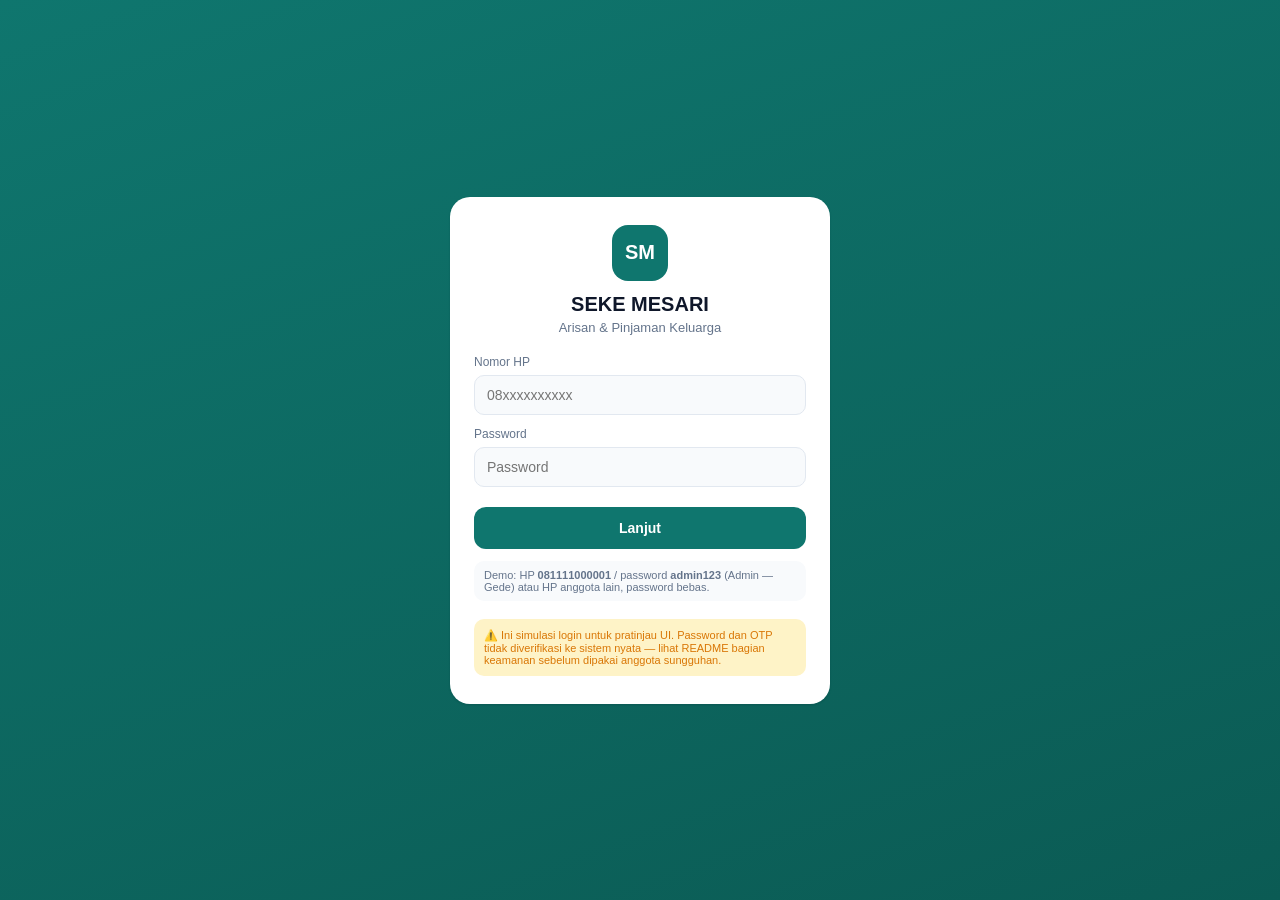
==== index.html @ 55ecb0ea "Rebuild app as SEKE MESARI arisan & pinjaman keluarga Replace the generic koperasi dashboard with a " ====
<!DOCTYPE html>
<html lang="id">
<head>
<meta charset="UTF-8">
<meta name="viewport" content="width=device-width, initial-scale=1.0, maximum-scale=1.0">
<title>SEKE MESARI</title>
<link rel="stylesheet" href="assets/style.css">
</head>
<body>

<!-- ============ LOGIN (mock, phase-1) ============ -->
<div class="login-screen" id="loginScreen">
  <div class="login-card">
    <div class="login-logo">SM</div>
    <h1 class="login-title">SEKE MESARI</h1>
    <p class="login-sub">Arisan &amp; Pinjaman Keluarga</p>

    <form id="loginStep1" class="login-form">
      <label>Nomor HP</label>
      <input type="tel" id="loginHp" placeholder="08xxxxxxxxxx" required>
      <label>Password</label>
      <input type="password" id="loginPassword" placeholder="Password" required>
      <button type="submit" class="btn-primary">Lanjut</button>
      <div class="login-hint">Demo: HP <strong>081111000001</strong> / password <strong>admin123</strong> (Admin — Gede) atau HP anggota lain, password bebas.</div>
    </form>

    <form id="loginStep2" class="login-form" hidden>
      <label>Kode OTP</label>
      <input type="text" id="loginOtp" placeholder="6 digit" inputmode="numeric" maxlength="6" required>
      <button type="submit" class="btn-primary">Masuk</button>
      <div class="login-hint">Kode demo: <strong id="otpHint">000000</strong> (OTP simulasi — belum terhubung WA/Email sungguhan)</div>
      <button type="button" class="btn-link" id="backToStep1">← Kembali</button>
    </form>

    <div class="login-note">⚠️ Ini simulasi login untuk pratinjau UI. Password dan OTP tidak diverifikasi ke sistem nyata — lihat README bagian keamanan sebelum dipakai anggota sungguhan.</div>
  </div>
</div>

<!-- ============ APP ============ -->
<div class="app-shell" id="appShell" hidden>

  <!-- Top bar -->
  <header class="topbar">
    <div class="topbar-title">
      <span class="topbar-name">SEKE MESARI</span>
      <span class="topbar-sub" id="topbarSub">Beranda</span>
    </div>
    <div class="topbar-actions">
      <button class="icon-btn" id="notifBtn" aria-label="Pengingat">
        🔔<span class="badge" id="notifBadge" hidden>0</span>
      </button>
      <button class="icon-btn" id="themeBtn" aria-label="Ganti tema">🌙</button>
    </div>
  </header>

  <!-- Reminder drawer -->
  <div class="drawer" id="notifDrawer" hidden>
    <div class="drawer-header">
      <h3>Pengingat</h3>
      <button class="icon-btn" id="notifCloseBtn">✕</button>
    </div>
    <div id="notifList" class="notif-list"></div>
  </div>

  <!-- Main content -->
  <main class="content" id="content">

    <!-- ============ HOME ============ -->
    <section class="tab-panel" id="tab-home">

      <div class="hero-card">
        <div class="hero-row">
          <div class="hero-avatar" id="heroAvatar">SM</div>
          <div>
            <div class="hero-label">Selamat datang,</div>
            <div class="hero-name" id="heroName">-</div>
          </div>
        </div>
        <div class="hero-periode" id="heroPeriode">Periode ke-0 dari 0</div>
      </div>

      <div class="stat-grid five">
        <div class="stat-card violet">
          <div class="stat-label">Total Anggota</div>
          <div class="stat-value" id="statTotalAnggota">0</div>
        </div>
        <div class="stat-card teal">
          <div class="stat-label">Kas Terkumpul</div>
          <div class="stat-value" id="statKas">Rp0</div>
        </div>
        <div class="stat-card blue">
          <div class="stat-label">Pinjaman Beredar</div>
          <div class="stat-value" id="statPinjamanBeredar">Rp0</div>
        </div>
        <div class="stat-card red">
          <div class="stat-label">Anggota Menunggak</div>
          <div class="stat-value" id="statMenunggak">0</div>
        </div>
        <div class="stat-card amber span2">
          <div class="stat-label">Jatuh Tempo Bulan Ini</div>
          <div class="stat-value" id="statJatuhTempo">0 anggota</div>
        </div>
      </div>

      <div class="section-block">
        <div class="section-heading-row">
          <div class="section-heading">Pengumuman</div>
          <button class="btn-outline admin-only" id="addPengumumanBtn" hidden>+ Tambah</button>
        </div>
        <div id="pengumumanList" class="activity-list"></div>
      </div>

    </section>

    <!-- ============ PINJAMAN ============ -->
    <section class="tab-panel" id="tab-pinjaman" hidden>

      <div class="section-block" id="pinjamanAktifBlock"></div>

      <div class="section-block">
        <div class="quick-actions two">
          <button class="qa-btn" id="ajukanPinjamanBtn"><span class="qa-emoji">💰</span>Ajukan Pinjaman</button>
          <button class="qa-btn" id="uploadBuktiBtnPinjaman"><span class="qa-emoji">📤</span>Upload Bukti Bayar</button>
        </div>
      </div>

      <div class="section-block admin-only" id="approvalPinjamanBlock" hidden>
        <div class="section-heading">Pengajuan Pinjaman Menunggu Persetujuan</div>
        <div id="approvalPinjamanList" class="activity-list"></div>
      </div>

    </section>

    <!-- ============ PEMBAYARAN ============ -->
    <section class="tab-panel" id="tab-pembayaran" hidden>

      <div class="section-block">
        <button class="btn-primary" id="uploadBuktiBtnPembayaran">📤 Upload Bukti Pembayaran</button>
      </div>

      <div class="section-block admin-only" id="verifikasiBlock" hidden>
        <div class="section-heading">Verifikasi Pembayaran</div>
        <div id="verifikasiList" class="activity-list"></div>
      </div>

      <div class="section-block">
        <div class="section-heading">Bukti Pembayaran Saya</div>
        <div id="buktiSayaList" class="activity-list"></div>
      </div>

      <div class="section-block">
        <div class="section-heading">Histori Transaksi</div>
        <div class="filter-row" id="histFilter">
          <button class="filter-chip active" data-jenis="semua">Semua</button>
          <button class="filter-chip" data-jenis="setoran">Setoran</button>
          <button class="filter-chip" data-jenis="pinjaman">Pinjaman</button>
          <button class="filter-chip" data-jenis="angsuran">Angsuran</button>
        </div>
        <div id="histList" class="activity-list"></div>
      </div>

    </section>

    <!-- ============ ANGGOTA (Transparansi Publik) ============ -->
    <section class="tab-panel" id="tab-anggota" hidden>
      <div class="section-heading-row">
        <div class="search-row" style="flex:1;margin-bottom:0">
          <input type="search" id="memberSearch" placeholder="Cari anggota...">
        </div>
        <button class="btn-outline admin-only" id="addAnggotaBtn" hidden style="margin-left:8px">+ Tambah</button>
      </div>
      <div class="legend-row">
        <span class="legend-item"><span class="dot lancar"></span>Lancar</span>
        <span class="legend-item"><span class="dot telat"></span>Telat 1–2x</span>
        <span class="legend-item"><span class="dot evaluasi"></span>Telat 3x</span>
      </div>
      <div id="memberList" class="member-list"></div>
    </section>

    <!-- ============ LAINNYA ============ -->
    <section class="tab-panel" id="tab-lainnya" hidden>
      <div id="lainnyaMenu" class="menu-list"></div>
      <div id="lainnyaSubview" hidden></div>
    </section>

  </main>

  <!-- Bottom navigation -->
  <nav class="bottom-nav">
    <button class="nav-item active" data-tab="home">
      <span class="nav-icon">🏠</span><span>Home</span>
    </button>
    <button class="nav-item" data-tab="pinjaman">
      <span class="nav-icon">💰</span><span>Pinjaman</span>
    </button>
    <button class="nav-item" data-tab="pembayaran">
      <span class="nav-icon">💳</span><span>Pembayaran</span>
    </button>
    <button class="nav-item" data-tab="anggota">
      <span class="nav-icon">👥</span><span>Anggota</span>
    </button>
    <button class="nav-item" data-tab="lainnya">
      <span class="nav-icon">☰</span><span>Lainnya</span>
    </button>
  </nav>

</div>

<!-- Modal: Ajukan Pinjaman -->
<div class="modal-overlay" id="pinjamanModalOverlay" hidden>
  <div class="modal">
    <div class="modal-header">
      <h3>Ajukan Pinjaman</h3>
      <button class="icon-btn" id="pinjamanModalCloseBtn">✕</button>
    </div>
    <form id="pinjamanForm">
      <label>Jumlah Pinjaman (Rp)</label>
      <input type="number" id="pinjamanJumlah" min="100000" step="50000" required>
      <label>Tujuan Pinjaman</label>
      <input type="text" id="pinjamanTujuan" placeholder="Contoh: modal usaha" required>
      <div class="form-note">Bunga 1%/bulan, tenor 10x cicilan. Pengajuan perlu disetujui admin.</div>
      <button type="submit" class="btn-primary">Ajukan</button>
    </form>
  </div>
</div>

<!-- Modal: Upload Bukti Pembayaran -->
<div class="modal-overlay" id="buktiModalOverlay" hidden>
  <div class="modal">
    <div class="modal-header">
      <h3>Upload Bukti Pembayaran</h3>
      <button class="icon-btn" id="buktiModalCloseBtn">✕</button>
    </div>
    <form id="buktiForm">
      <label>Foto Bukti</label>
      <input type="file" id="buktiFoto" accept="image/*">
      <img id="buktiPreview" class="bukti-preview" hidden>
      <label>Tanggal</label>
      <input type="date" id="buktiTanggal" required>
      <label>Nominal (Rp)</label>
      <input type="number" id="buktiNominal" min="1000" step="1000" required>
      <label>Catatan (opsional)</label>
      <input type="text" id="buktiCatatan" placeholder="Contoh: angsuran bulan September">
      <button type="submit" class="btn-primary">Kirim</button>
    </form>
  </div>
</div>

<!-- Modal: Member detail -->
<div class="modal-overlay" id="memberModalOverlay" hidden>
  <div class="modal modal-large">
    <div class="modal-header">
      <h3 id="memberModalTitle">Anggota</h3>
      <button class="icon-btn" id="memberModalCloseBtn">✕</button>
    </div>
    <div id="memberModalBody" class="member-detail"></div>
  </div>
</div>

<!-- Modal: Tambah/Edit Anggota -->
<div class="modal-overlay" id="anggotaFormOverlay" hidden>
  <div class="modal">
    <div class="modal-header">
      <h3 id="anggotaFormTitle">Tambah Anggota</h3>
      <button class="icon-btn" id="anggotaFormCloseBtn">✕</button>
    </div>
    <form id="anggotaForm">
      <label>Nama</label>
      <input type="text" id="anggotaNama" required>
      <label>Nomor HP</label>
      <input type="tel" id="anggotaHp" required>
      <button type="submit" class="btn-primary">Simpan</button>
    </form>
  </div>
</div>

<div class="toast" id="toast" hidden></div>

<script src="assets/app.js"></script>
</body>
</html>
---- assets/style.css ----
/* ===== Design tokens (Tema Hijau Koperasi) ===== */
:root {
  --primary: #0F766E;
  --primary-dark: #0B5B54;
  --secondary: #14B8A6;
  --bg: #F8FAFC;
  --card: #FFFFFF;
  --text: #0F172A;
  --text-muted: #64748B;
  --border: #E2E8F0;
  --green: #16A34A;
  --green-bg: #DCFCE7;
  --red: #DC2626;
  --red-bg: #FEE2E2;
  --blue: #2563EB;
  --blue-bg: #DBEAFE;
  --amber: #D97706;
  --amber-bg: #FEF3C7;
  --violet: #7C3AED;
  --violet-bg: #EDE9FE;
  --shadow: 0 1px 3px rgba(15, 23, 42, 0.08), 0 1px 2px rgba(15, 23, 42, 0.06);
  --radius: 16px;
}

:root[data-theme="dark"] {
  --bg: #0B1220;
  --card: #111A2B;
  --text: #E2E8F0;
  --text-muted: #94A3B8;
  --border: #1E293B;
  --green-bg: #14301F;
  --red-bg: #341418;
  --blue-bg: #112A4A;
  --amber-bg: #3A2A0C;
  --violet-bg: #2B1C48;
  --shadow: 0 1px 3px rgba(0,0,0,0.4);
}

@media (prefers-color-scheme: dark) {
  :root:not([data-theme="light"]) {
    --bg: #0B1220;
    --card: #111A2B;
    --text: #E2E8F0;
    --text-muted: #94A3B8;
    --border: #1E293B;
    --green-bg: #14301F;
    --red-bg: #341418;
    --blue-bg: #112A4A;
    --amber-bg: #3A2A0C;
    --violet-bg: #2B1C48;
    --shadow: 0 1px 3px rgba(0,0,0,0.4);
  }
}

* { box-sizing: border-box; }

[hidden] { display: none !important; }

body {
  margin: 0;
  background: var(--bg);
  color: var(--text);
  font-family: -apple-system, BlinkMacSystemFont, "Segoe UI", Roboto, Helvetica, Arial, sans-serif;
}

button, input, select { font-family: inherit; }

.hero-value, .stat-value, .activity-amount, .md-stat-value, .bar-value, table td, table th {
  font-variant-numeric: tabular-nums;
}

/* ===== Login ===== */
.login-screen {
  min-height: 100vh;
  display: flex;
  align-items: center;
  justify-content: center;
  background: linear-gradient(160deg, var(--primary), var(--primary-dark));
  padding: 20px;
}
.login-card {
  background: var(--card);
  border-radius: 20px;
  padding: 28px 24px;
  width: 100%;
  max-width: 380px;
  box-shadow: var(--shadow);
  text-align: center;
}
.login-logo {
  width: 56px;
  height: 56px;
  border-radius: 16px;
  background: var(--primary);
  color: #fff;
  font-weight: 700;
  font-size: 20px;
  display: flex;
  align-items: center;
  justify-content: center;
  margin: 0 auto 12px;
}
.login-title { margin: 0; font-size: 20px; }
.login-sub { margin: 4px 0 20px; font-size: 13px; color: var(--text-muted); }
.login-form { text-align: left; }
.login-form label {
  display: block;
  font-size: 12px;
  color: var(--text-muted);
  margin: 12px 0 6px;
}
.login-form input {
  width: 100%;
  padding: 11px 12px;
  border-radius: 10px;
  border: 1px solid var(--border);
  background: var(--bg);
  color: var(--text);
  font-size: 14px;
}
.login-hint {
  margin-top: 12px;
  font-size: 11px;
  color: var(--text-muted);
  background: var(--bg);
  border-radius: 10px;
  padding: 8px 10px;
}
.login-note {
  margin-top: 18px;
  font-size: 11px;
  color: var(--amber);
  background: var(--amber-bg);
  border-radius: 10px;
  padding: 10px;
  text-align: left;
}
.btn-link {
  width: 100%;
  margin-top: 10px;
  padding: 8px;
  border: none;
  background: none;
  color: var(--text-muted);
  font-size: 12px;
  cursor: pointer;
}

.app-shell {
  max-width: 480px;
  margin: 0 auto;
  min-height: 100vh;
  background: var(--bg);
  display: flex;
  flex-direction: column;
  position: relative;
  box-shadow: var(--shadow);
}

/* ===== Top bar ===== */
.topbar {
  position: sticky;
  top: 0;
  z-index: 20;
  display: flex;
  align-items: center;
  justify-content: space-between;
  padding: 16px 20px;
  background: var(--primary);
  color: #fff;
}
.topbar-title { display: flex; flex-direction: column; }
.topbar-name { font-weight: 700; font-size: 16px; }
.topbar-sub { font-size: 12px; opacity: 0.85; }
.topbar-actions { display: flex; gap: 8px; }

.icon-btn {
  position: relative;
  border: none;
  background: rgba(255,255,255,0.15);
  color: #fff;
  width: 36px;
  height: 36px;
  border-radius: 10px;
  font-size: 16px;
  cursor: pointer;
}
.modal .icon-btn, .drawer .icon-btn {
  background: transparent;
  color: var(--text-muted);
}

.badge {
  position: absolute;
  top: -4px;
  right: -4px;
  background: var(--red);
  color: #fff;
  font-size: 10px;
  min-width: 16px;
  height: 16px;
  border-radius: 8px;
  display: flex;
  align-items: center;
  justify-content: center;
  padding: 0 3px;
}

/* ===== Drawer ===== */
.drawer {
  position: fixed;
  inset: 0;
  z-index: 50;
  background: rgba(15,23,42,0.5);
  display: flex;
  flex-direction: column;
  align-items: stretch;
}
.drawer[hidden] { display: none; }
.drawer-header {
  display: flex;
  align-items: center;
  justify-content: space-between;
  padding: 16px 20px;
  border-bottom: 1px solid var(--border);
  max-width: 480px;
  margin: 0 auto;
  width: 100%;
  background: var(--card);
}
.drawer-header h3 { margin: 0; font-size: 15px; }
.notif-list {
  flex: 1;
  max-width: 480px;
  margin: 0 auto;
  width: 100%;
  background: var(--card);
  padding: 8px 12px 24px;
  overflow-y: auto;
}
.notif-item {
  display: flex;
  gap: 10px;
  padding: 12px;
  border-radius: 12px;
  align-items: flex-start;
}
.notif-item:hover { background: var(--bg); }
.notif-emoji { font-size: 20px; }
.notif-title { font-weight: 600; font-size: 13px; }
.notif-sub { font-size: 12px; color: var(--text-muted); margin-top: 2px; }
.notif-empty { padding: 24px; text-align: center; color: var(--text-muted); font-size: 13px; }

/* ===== Content ===== */
.content {
  flex: 1;
  padding: 16px 16px 90px;
  overflow-y: auto;
}
.tab-panel {}

.hero-card {
  background: linear-gradient(135deg, var(--primary), var(--secondary));
  color: #fff;
  border-radius: var(--radius);
  padding: 20px;
  margin-bottom: 16px;
}
.hero-row { display: flex; align-items: center; gap: 12px; }
.hero-avatar {
  width: 44px;
  height: 44px;
  border-radius: 12px;
  background: rgba(255,255,255,0.2);
  display: flex;
  align-items: center;
  justify-content: center;
  font-weight: 700;
  flex-shrink: 0;
}
.hero-label { font-size: 12px; opacity: 0.9; }
.hero-name { font-size: 18px; font-weight: 700; }
.hero-value { font-size: 28px; font-weight: 700; margin-top: 4px; }
.hero-periode {
  margin-top: 14px;
  font-size: 12px;
  background: rgba(255,255,255,0.18);
  display: inline-block;
  padding: 4px 12px;
  border-radius: 999px;
}

.stat-grid {
  display: grid;
  grid-template-columns: 1fr 1fr;
  gap: 12px;
  margin-bottom: 20px;
}
.stat-grid.three { grid-template-columns: 1fr; }
@media (min-width: 380px) {
  .stat-grid.three { grid-template-columns: 1fr 1fr 1fr; }
}
.stat-grid.five .span2 { grid-column: 1 / -1; }

.stat-card {
  background: var(--card);
  border-radius: var(--radius);
  padding: 14px;
  box-shadow: var(--shadow);
  border: 1px solid var(--border);
}
.stat-icon { font-size: 18px; margin-bottom: 6px; }
.stat-label { font-size: 12px; color: var(--text-muted); }
.stat-value { font-size: 17px; font-weight: 700; margin-top: 2px; }

.stat-card.teal .stat-value { color: var(--primary); }
.stat-card.blue .stat-value { color: var(--blue); }
.stat-card.amber .stat-value { color: var(--amber); }
.stat-card.violet .stat-value { color: var(--violet); }
.stat-card.green .stat-value { color: var(--green); }
.stat-card.red .stat-value { color: var(--red); }

.due-banner {
  background: var(--amber-bg);
  border: 1px solid var(--amber);
  color: var(--amber);
  border-radius: 12px;
  padding: 12px 14px;
  font-size: 13px;
  margin-bottom: 20px;
  display: flex;
  gap: 8px;
  align-items: flex-start;
  cursor: pointer;
}

.section-block { margin-bottom: 24px; }
.section-heading {
  font-size: 14px;
  font-weight: 700;
  margin-bottom: 10px;
  color: var(--text);
}
.section-heading-row {
  display: flex;
  align-items: center;
  justify-content: space-between;
  margin-bottom: 10px;
  gap: 8px;
}
.section-heading-row .section-heading { margin-bottom: 0; }

.quick-actions {
  display: grid;
  grid-template-columns: repeat(4, 1fr);
  gap: 10px;
}
.quick-actions.two { grid-template-columns: 1fr 1fr; }
.qa-btn {
  background: var(--card);
  border: 1px solid var(--border);
  border-radius: 14px;
  padding: 12px 6px;
  font-size: 11px;
  font-weight: 600;
  color: var(--text);
  display: flex;
  flex-direction: column;
  align-items: center;
  gap: 6px;
  cursor: pointer;
}
.qa-emoji { font-size: 20px; }
.qa-btn:active { background: var(--bg); }

.activity-list, .member-list {
  display: flex;
  flex-direction: column;
  gap: 8px;
}
.activity-item {
  background: var(--card);
  border: 1px solid var(--border);
  border-radius: 12px;
  padding: 12px;
  display: flex;
  align-items: center;
  gap: 10px;
}
.activity-icon {
  width: 34px;
  height: 34px;
  border-radius: 10px;
  display: flex;
  align-items: center;
  justify-content: center;
  font-size: 15px;
  flex-shrink: 0;
}
.activity-icon.in { background: var(--green-bg); color: var(--green); }
.activity-icon.out { background: var(--red-bg); color: var(--red); }
.activity-main { flex: 1; min-width: 0; }
.activity-title { font-size: 13px; font-weight: 600; }
.activity-sub { font-size: 11px; color: var(--text-muted); }
.activity-amount { font-size: 13px; font-weight: 700; white-space: nowrap; }
.activity-amount.in { color: var(--green); }
.activity-amount.out { color: var(--red); }
.activity-empty { text-align: center; color: var(--text-muted); font-size: 13px; padding: 20px; }
.activity-actions { display: flex; gap: 6px; flex-shrink: 0; }

.btn-mini {
  border: none;
  border-radius: 8px;
  padding: 6px 10px;
  font-size: 11px;
  font-weight: 700;
  cursor: pointer;
}
.btn-mini.approve { background: var(--green-bg); color: var(--green); }
.btn-mini.reject { background: var(--red-bg); color: var(--red); }

.status-pill {
  font-size: 11px;
  padding: 2px 8px;
  border-radius: 8px;
  white-space: nowrap;
  font-weight: 600;
}
.status-pill.menunggu { background: var(--amber-bg); color: var(--amber); }
.status-pill.disetujui, .status-pill.lancar { background: var(--green-bg); color: var(--green); }
.status-pill.ditolak, .status-pill.evaluasi { background: var(--red-bg); color: var(--red); }
.status-pill.telat { background: var(--amber-bg); color: var(--amber); }
.status-pill.none { background: var(--border); color: var(--text-muted); }

/* ===== Legend ===== */
.legend-row { display: flex; gap: 14px; margin-bottom: 12px; flex-wrap: wrap; }
.legend-item { font-size: 11px; color: var(--text-muted); display: flex; align-items: center; gap: 5px; }
.dot { width: 8px; height: 8px; border-radius: 50%; display: inline-block; }
.dot.lancar { background: var(--green); }
.dot.telat { background: var(--amber); }
.dot.evaluasi { background: var(--red); }

/* ===== Anggota ===== */
.search-row { margin-bottom: 14px; }
.search-row input {
  width: 100%;
  padding: 10px 14px;
  border-radius: 12px;
  border: 1px solid var(--border);
  background: var(--card);
  color: var(--text);
  font-size: 14px;
}

.member-card {
  background: var(--card);
  border: 1px solid var(--border);
  border-radius: 14px;
  padding: 12px;
  display: flex;
  align-items: center;
  gap: 12px;
  cursor: pointer;
}
.member-avatar {
  width: 42px;
  height: 42px;
  border-radius: 50%;
  background: var(--primary);
  color: #fff;
  display: flex;
  align-items: center;
  justify-content: center;
  font-weight: 700;
  font-size: 15px;
  flex-shrink: 0;
}
.member-main { flex: 1; min-width: 0; }
.member-name { font-size: 14px; font-weight: 700; }
.member-sub { font-size: 12px; color: var(--text-muted); margin-top: 2px; }

/* ===== Progress bar ===== */
.progress-track {
  width: 100%;
  height: 10px;
  border-radius: 999px;
  background: var(--border);
  overflow: hidden;
  margin: 8px 0 4px;
}
.progress-fill {
  height: 100%;
  background: linear-gradient(90deg, var(--primary), var(--secondary));
  border-radius: 999px;
}
.progress-label { font-size: 11px; color: var(--text-muted); }

/* ===== Charts ===== */
.chart-card {
  background: var(--card);
  border: 1px solid var(--border);
  border-radius: var(--radius);
  padding: 16px 12px 10px;
}
.bar-chart { display: flex; align-items: flex-end; gap: 8px; height: 140px; }
.bar-col { flex: 1; display: flex; flex-direction: column; align-items: center; justify-content: flex-end; height: 100%; }
.bar-fill { width: 60%; border-radius: 6px 6px 0 0; background: var(--primary); min-height: 4px; }
.bar-label { font-size: 10px; color: var(--text-muted); margin-top: 6px; }
.bar-value { font-size: 9px; color: var(--text-muted); margin-bottom: 4px; }

/* ===== Filters ===== */
.filter-row { display: flex; flex-wrap: wrap; gap: 8px; margin-bottom: 12px; }
.filter-chip {
  border: 1px solid var(--border);
  background: var(--card);
  color: var(--text-muted);
  padding: 8px 14px;
  border-radius: 999px;
  font-size: 12px;
  font-weight: 600;
  cursor: pointer;
}
.filter-chip.active {
  background: var(--primary);
  border-color: var(--primary);
  color: #fff;
}

.export-buttons { display: flex; gap: 8px; }
.btn-outline {
  border: 1px solid var(--primary);
  color: var(--primary);
  background: transparent;
  padding: 6px 12px;
  border-radius: 10px;
  font-size: 12px;
  font-weight: 600;
  cursor: pointer;
}

.table-wrap {
  overflow-x: auto;
  background: var(--card);
  border: 1px solid var(--border);
  border-radius: var(--radius);
}
table { width: 100%; border-collapse: collapse; font-size: 12px; }
th, td { padding: 10px 12px; text-align: left; white-space: nowrap; }
thead th { color: var(--text-muted); font-weight: 600; border-bottom: 1px solid var(--border); }
tbody tr:not(:last-child) td { border-bottom: 1px solid var(--border); }
tr.dibatalkan td { text-decoration: line-through; opacity: 0.5; }

.empty-state { text-align: center; color: var(--text-muted); font-size: 13px; padding: 24px; }

/* ===== Bottom nav ===== */
.bottom-nav {
  position: sticky;
  bottom: 0;
  z-index: 20;
  display: flex;
  background: var(--card);
  border-top: 1px solid var(--border);
  max-width: 480px;
  margin: 0 auto;
  width: 100%;
}
.nav-item {
  flex: 1;
  border: none;
  background: none;
  padding: 10px 4px 12px;
  display: flex;
  flex-direction: column;
  align-items: center;
  gap: 3px;
  font-size: 10px;
  color: var(--text-muted);
  cursor: pointer;
}
.nav-icon { font-size: 19px; }
.nav-item.active { color: var(--primary); font-weight: 700; }

/* ===== Modal ===== */
.modal-overlay {
  position: fixed;
  inset: 0;
  background: rgba(15,23,42,0.5);
  display: flex;
  align-items: flex-end;
  justify-content: center;
  z-index: 60;
}
@media (min-width: 480px) {
  .modal-overlay { align-items: center; }
}
.modal {
  background: var(--card);
  width: 100%;
  max-width: 420px;
  border-radius: 20px 20px 0 0;
  padding: 20px;
  max-height: 85vh;
  overflow-y: auto;
}
@media (min-width: 480px) {
  .modal { border-radius: 20px; }
}
.modal-large { max-width: 460px; }
.modal-header {
  display: flex;
  align-items: center;
  justify-content: space-between;
  margin-bottom: 16px;
}
.modal-header h3 { margin: 0; font-size: 16px; }
#pinjamanForm label, #buktiForm label, #anggotaForm label {
  display: block;
  font-size: 12px;
  color: var(--text-muted);
  margin: 12px 0 6px;
}
#pinjamanForm input, #buktiForm input, #anggotaForm input {
  width: 100%;
  padding: 10px 12px;
  border-radius: 10px;
  border: 1px solid var(--border);
  background: var(--bg);
  color: var(--text);
  font-size: 14px;
}
.form-note { font-size: 11px; color: var(--text-muted); margin-top: 10px; }
.bukti-preview {
  width: 100%;
  max-height: 160px;
  object-fit: contain;
  border-radius: 10px;
  margin-top: 8px;
  background: var(--bg);
}
.btn-primary {
  width: 100%;
  margin-top: 20px;
  padding: 13px;
  border: none;
  border-radius: 12px;
  background: var(--primary);
  color: #fff;
  font-size: 14px;
  font-weight: 700;
  cursor: pointer;
}
.btn-primary:active { background: var(--primary-dark); }

/* ===== Member detail ===== */
.member-detail-header {
  display: flex;
  align-items: center;
  gap: 12px;
  margin-bottom: 16px;
}
.member-detail-avatar {
  width: 56px;
  height: 56px;
  border-radius: 50%;
  background: var(--primary);
  color: #fff;
  display: flex;
  align-items: center;
  justify-content: center;
  font-weight: 700;
  font-size: 20px;
  flex-shrink: 0;
}
.member-detail-code { font-size: 12px; color: var(--text-muted); }
.md-stat-grid { display: grid; grid-template-columns: 1fr 1fr; gap: 10px; margin-bottom: 16px; }
.md-stat {
  background: var(--bg);
  border: 1px solid var(--border);
  border-radius: 12px;
  padding: 10px;
}
.md-stat-label { font-size: 11px; color: var(--text-muted); }
.md-stat-value { font-size: 14px; font-weight: 700; margin-top: 2px; }
.md-section-title { font-size: 13px; font-weight: 700; margin: 16px 0 8px; }
.md-actions { display: flex; gap: 8px; margin-top: 16px; }
.md-actions .btn-outline { flex: 1; text-align: center; }

.stars { color: var(--amber); letter-spacing: 1px; font-size: 13px; }

/* ===== Lainnya: menu list ===== */
.menu-list { display: flex; flex-direction: column; gap: 8px; }
.menu-item {
  background: var(--card);
  border: 1px solid var(--border);
  border-radius: 14px;
  padding: 14px;
  display: flex;
  align-items: center;
  gap: 12px;
  cursor: pointer;
}
.menu-item-icon { font-size: 20px; width: 28px; text-align: center; }
.menu-item-label { flex: 1; font-size: 14px; font-weight: 600; }
.menu-item-chevron { color: var(--text-muted); }
.menu-item.danger .menu-item-label { color: var(--red); }
.menu-item .badge { position: static; margin-left: auto; }

.subview-header {
  display: flex;
  align-items: center;
  gap: 10px;
  margin-bottom: 16px;
}
.subview-header h3 { margin: 0; font-size: 15px; }
.back-btn {
  border: none;
  background: var(--card);
  border: 1px solid var(--border);
  width: 34px;
  height: 34px;
  border-radius: 10px;
  cursor: pointer;
  font-size: 15px;
}

/* ===== Timeline periode ===== */
.timeline-periode { display: flex; flex-wrap: wrap; gap: 10px; }
.periode-box {
  width: 64px;
  height: 64px;
  border-radius: 14px;
  background: var(--card);
  border: 1px solid var(--border);
  display: flex;
  flex-direction: column;
  align-items: center;
  justify-content: center;
  font-size: 11px;
  font-weight: 700;
  color: var(--text-muted);
}
.periode-box.done { background: var(--green-bg); border-color: var(--green); color: var(--green); }
.periode-box.current { background: var(--primary); border-color: var(--primary); color: #fff; }
.periode-box .p-icon { font-size: 16px; margin-bottom: 2px; }

/* ===== Toast ===== */
.toast {
  position: fixed;
  bottom: 90px;
  left: 50%;
  transform: translateX(-50%);
  background: var(--text);
  color: var(--bg);
  padding: 10px 18px;
  border-radius: 999px;
  font-size: 13px;
  z-index: 100;
  box-shadow: var(--shadow);
  max-width: 90%;
  text-align: center;
}

/* ===== Misc ===== */
.info-box {
  background: var(--card);
  border: 1px solid var(--border);
  border-radius: var(--radius);
  padding: 16px;
  font-size: 13px;
  line-height: 1.6;
}
.info-box h4 { margin: 14px 0 6px; font-size: 13px; }
.info-box h4:first-child { margin-top: 0; }
.role-switch { display: flex; gap: 8px; }
.role-switch button {
  flex: 1;
  padding: 12px;
  border-radius: 12px;
  border: 1px solid var(--border);
  background: var(--card);
  color: var(--text);
  font-weight: 700;
  font-size: 13px;
  cursor: pointer;
}
.role-switch button.active { background: var(--primary); border-color: var(--primary); color: #fff; }
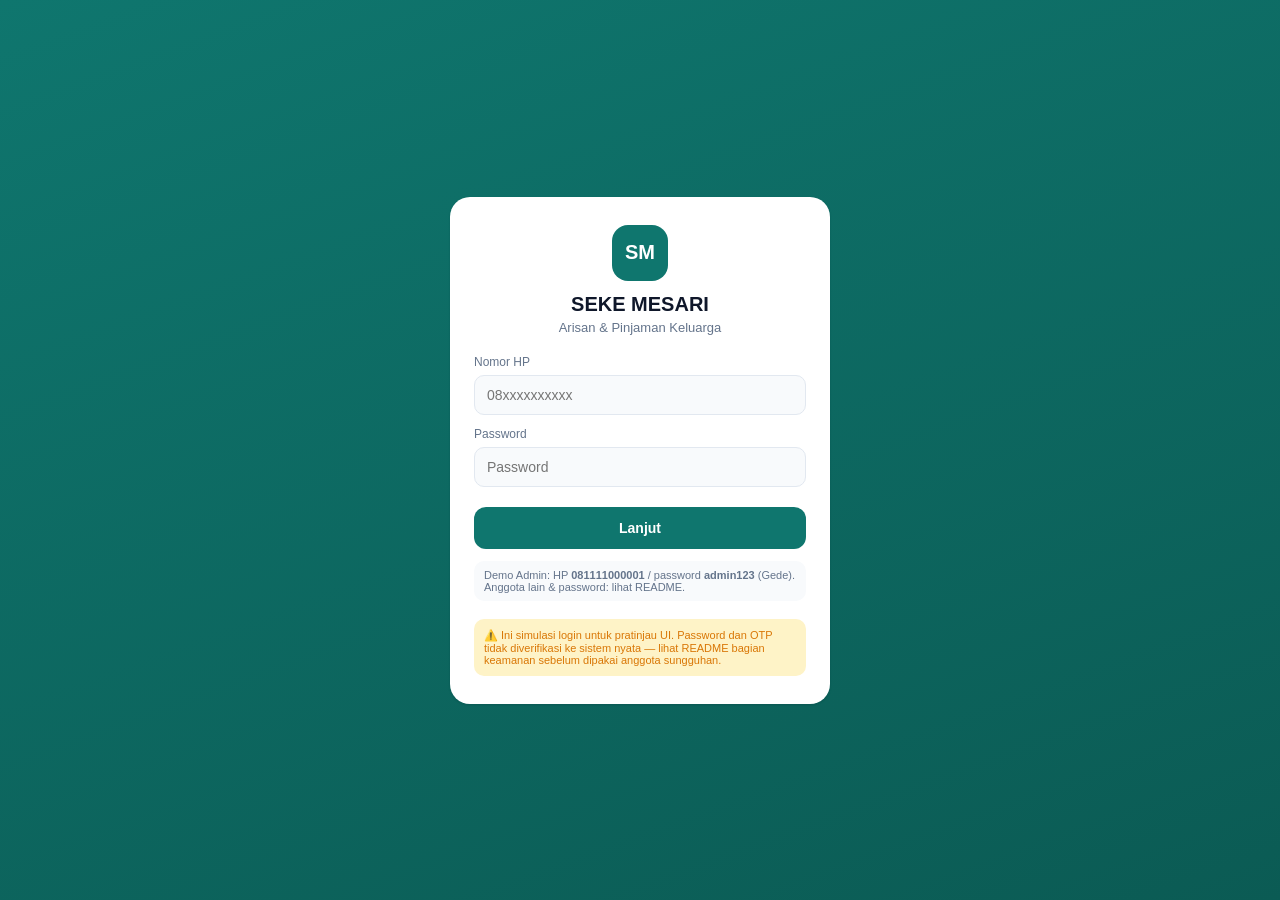
==== commit e769aff0: "Fix login hint to point to README for member credentials The inline hint claimed any password worked" ====
--- a/index.html
+++ b/index.html
@@ -21,7 +21,7 @@
       <label>Password</label>
       <input type="password" id="loginPassword" placeholder="Password" required>
       <button type="submit" class="btn-primary">Lanjut</button>
-      <div class="login-hint">Demo: HP <strong>081111000001</strong> / password <strong>admin123</strong> (Admin — Gede) atau HP anggota lain, password bebas.</div>
+      <div class="login-hint">Demo Admin: HP <strong>081111000001</strong> / password <strong>admin123</strong> (Gede). Anggota lain &amp; password: lihat README.</div>
     </form>
 
     <form id="loginStep2" class="login-form" hidden>
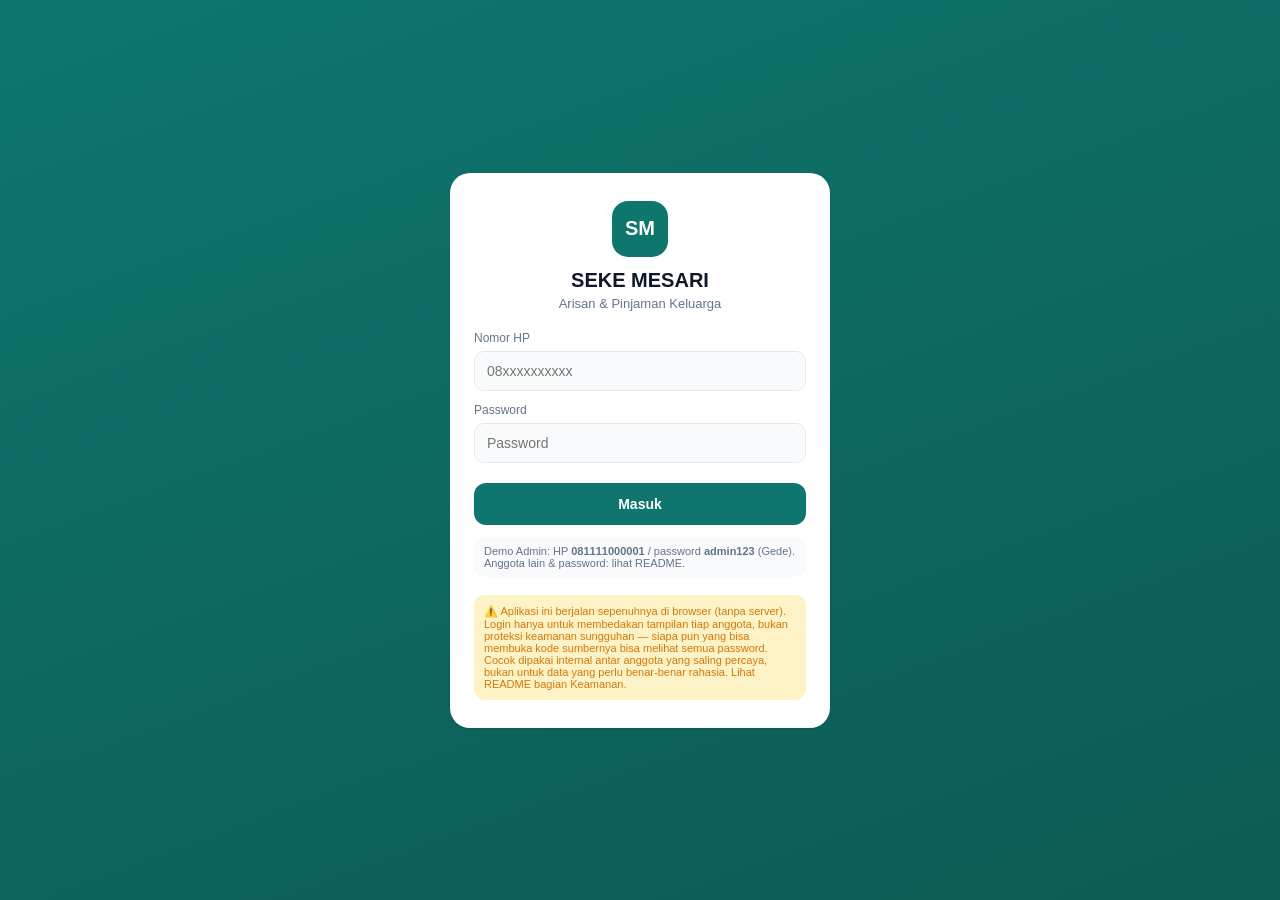
==== commit fab2bd6d: "Simplify login to one step, drop simulated OTP No real money moves through this app and it has no ba" ====
--- a/index.html
+++ b/index.html
@@ -8,7 +8,7 @@
 </head>
 <body>
 
-<!-- ============ LOGIN (mock, phase-1) ============ -->
+<!-- ============ LOGIN (identifikasi anggota, tanpa backend) ============ -->
 <div class="login-screen" id="loginScreen">
   <div class="login-card">
     <div class="login-logo">SM</div>
@@ -20,19 +20,11 @@
       <input type="tel" id="loginHp" placeholder="08xxxxxxxxxx" required>
       <label>Password</label>
       <input type="password" id="loginPassword" placeholder="Password" required>
-      <button type="submit" class="btn-primary">Lanjut</button>
+      <button type="submit" class="btn-primary">Masuk</button>
       <div class="login-hint">Demo Admin: HP <strong>081111000001</strong> / password <strong>admin123</strong> (Gede). Anggota lain &amp; password: lihat README.</div>
     </form>
 
-    <form id="loginStep2" class="login-form" hidden>
-      <label>Kode OTP</label>
-      <input type="text" id="loginOtp" placeholder="6 digit" inputmode="numeric" maxlength="6" required>
-      <button type="submit" class="btn-primary">Masuk</button>
-      <div class="login-hint">Kode demo: <strong id="otpHint">000000</strong> (OTP simulasi — belum terhubung WA/Email sungguhan)</div>
-      <button type="button" class="btn-link" id="backToStep1">← Kembali</button>
-    </form>
-
-    <div class="login-note">⚠️ Ini simulasi login untuk pratinjau UI. Password dan OTP tidak diverifikasi ke sistem nyata — lihat README bagian keamanan sebelum dipakai anggota sungguhan.</div>
+    <div class="login-note">⚠️ Aplikasi ini berjalan sepenuhnya di browser (tanpa server). Login hanya untuk membedakan tampilan tiap anggota, bukan proteksi keamanan sungguhan — siapa pun yang bisa membuka kode sumbernya bisa melihat semua password. Cocok dipakai internal antar anggota yang saling percaya, bukan untuk data yang perlu benar-benar rahasia. Lihat README bagian Keamanan.</div>
   </div>
 </div>
 
--- a/assets/style.css
+++ b/assets/style.css
@@ -135,17 +135,6 @@
   padding: 10px;
   text-align: left;
 }
-.btn-link {
-  width: 100%;
-  margin-top: 10px;
-  padding: 8px;
-  border: none;
-  background: none;
-  color: var(--text-muted);
-  font-size: 12px;
-  cursor: pointer;
-}
-
 .app-shell {
   max-width: 480px;
   margin: 0 auto;
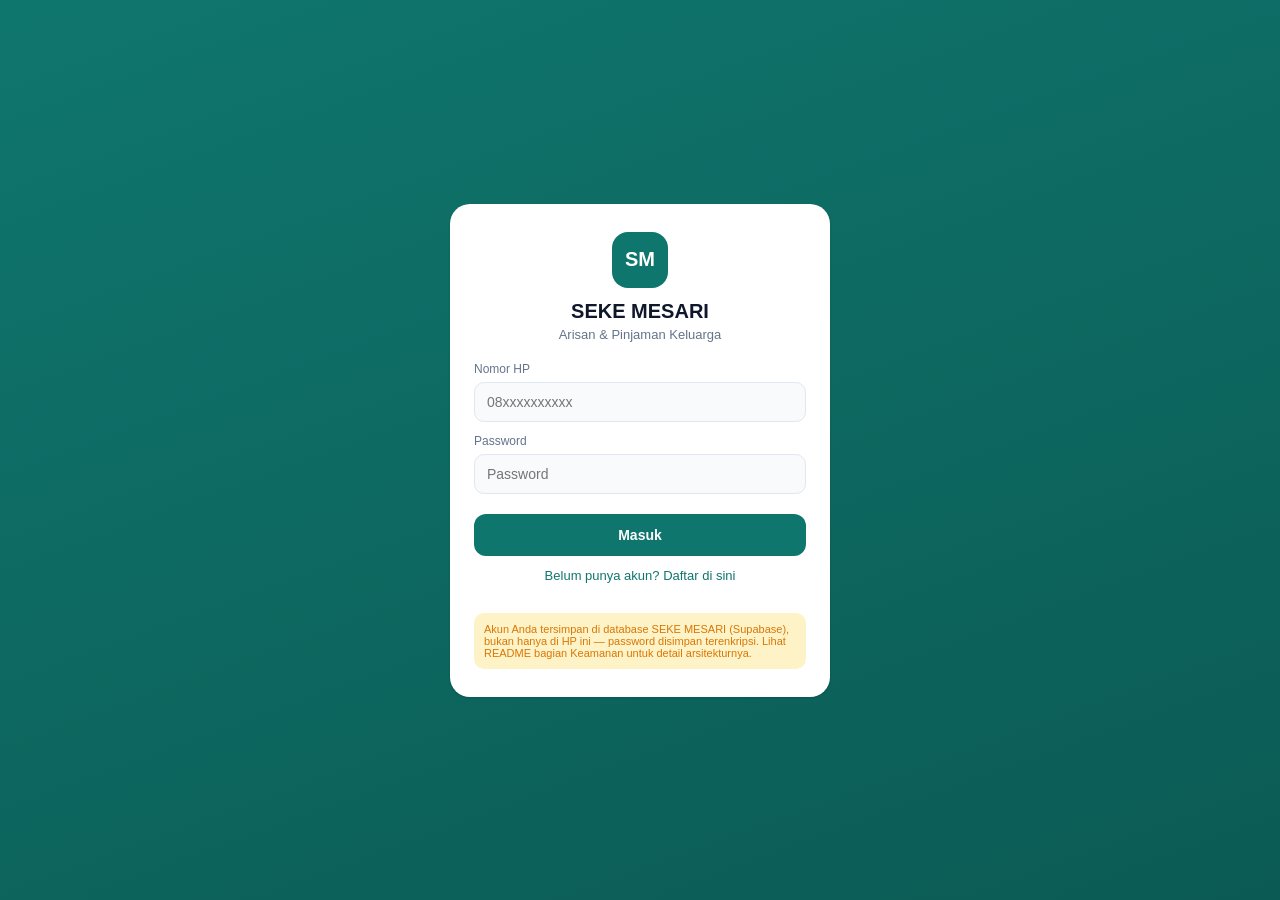
==== commit ac62a94d: "Migrate app from localStorage to Supabase backend (step 3/5) The app now reads/writes real shared da" ====
--- a/index.html
+++ b/index.html
@@ -8,23 +8,34 @@
 </head>
 <body>
 
-<!-- ============ LOGIN (identifikasi anggota, tanpa backend) ============ -->
+<!-- ============ LOGIN / DAFTAR (Supabase Auth) ============ -->
 <div class="login-screen" id="loginScreen">
   <div class="login-card">
     <div class="login-logo">SM</div>
     <h1 class="login-title">SEKE MESARI</h1>
     <p class="login-sub">Arisan &amp; Pinjaman Keluarga</p>
 
-    <form id="loginStep1" class="login-form">
+    <form id="loginForm" class="login-form">
       <label>Nomor HP</label>
       <input type="tel" id="loginHp" placeholder="08xxxxxxxxxx" required>
       <label>Password</label>
       <input type="password" id="loginPassword" placeholder="Password" required>
-      <button type="submit" class="btn-primary">Masuk</button>
-      <div class="login-hint">Demo Admin: HP <strong>081111000001</strong> / password <strong>admin123</strong> (Gede). Anggota lain &amp; password: lihat README.</div>
-    </form>
-
-    <div class="login-note">⚠️ Aplikasi ini berjalan sepenuhnya di browser (tanpa server). Login hanya untuk membedakan tampilan tiap anggota, bukan proteksi keamanan sungguhan — siapa pun yang bisa membuka kode sumbernya bisa melihat semua password. Cocok dipakai internal antar anggota yang saling percaya, bukan untuk data yang perlu benar-benar rahasia. Lihat README bagian Keamanan.</div>
+      <button type="submit" class="btn-primary" id="loginSubmitBtn">Masuk</button>
+    </form>
+
+    <form id="daftarForm" class="login-form" hidden>
+      <label>Nama Lengkap</label>
+      <input type="text" id="daftarNama" placeholder="Nama Anda" required>
+      <label>Nomor HP</label>
+      <input type="tel" id="daftarHp" placeholder="08xxxxxxxxxx" required>
+      <label>Buat Password</label>
+      <input type="password" id="daftarPassword" placeholder="Minimal 6 karakter" minlength="6" required>
+      <button type="submit" class="btn-primary" id="daftarSubmitBtn">Daftar</button>
+    </form>
+
+    <button type="button" class="btn-link" id="toggleAuthModeBtn" style="width:100%;background:none;border:none;color:var(--primary);padding:12px;font-size:13px">Belum punya akun? Daftar di sini</button>
+
+    <div class="login-note">Akun Anda tersimpan di database SEKE MESARI (Supabase), bukan hanya di HP ini — password disimpan terenkripsi. Lihat README bagian Keamanan untuk detail arsitekturnya.</div>
   </div>
 </div>
 
@@ -80,15 +91,15 @@
           <div class="stat-label">Kas Terkumpul</div>
           <div class="stat-value" id="statKas">Rp0</div>
         </div>
-        <div class="stat-card blue">
+        <div class="stat-card blue" id="cardPinjamanBeredar">
           <div class="stat-label">Pinjaman Beredar</div>
           <div class="stat-value" id="statPinjamanBeredar">Rp0</div>
         </div>
-        <div class="stat-card red">
+        <div class="stat-card red" id="cardMenunggak">
           <div class="stat-label">Anggota Menunggak</div>
           <div class="stat-value" id="statMenunggak">0</div>
         </div>
-        <div class="stat-card amber span2">
+        <div class="stat-card amber span2" id="cardJatuhTempo">
           <div class="stat-label">Jatuh Tempo Bulan Ini</div>
           <div class="stat-value" id="statJatuhTempo">0 anggota</div>
         </div>
@@ -114,6 +125,11 @@
           <button class="qa-btn" id="ajukanPinjamanBtn"><span class="qa-emoji">💰</span>Ajukan Pinjaman</button>
           <button class="qa-btn" id="uploadBuktiBtnPinjaman"><span class="qa-emoji">📤</span>Upload Bukti Bayar</button>
         </div>
+      </div>
+
+      <div class="section-block admin-only" id="statusPinjamanBlock" hidden>
+        <div class="section-heading">Menunggak &amp; Jatuh Tempo</div>
+        <div id="statusPinjamanList" class="activity-list"></div>
       </div>
 
       <div class="section-block admin-only" id="approvalPinjamanBlock" hidden>
@@ -159,7 +175,6 @@
         <div class="search-row" style="flex:1;margin-bottom:0">
           <input type="search" id="memberSearch" placeholder="Cari anggota...">
         </div>
-        <button class="btn-outline admin-only" id="addAnggotaBtn" hidden style="margin-left:8px">+ Tambah</button>
       </div>
       <div class="legend-row">
         <span class="legend-item"><span class="dot lancar"></span>Lancar</span>
@@ -249,18 +264,27 @@
   </div>
 </div>
 
-<!-- Modal: Tambah/Edit Anggota -->
-<div class="modal-overlay" id="anggotaFormOverlay" hidden>
+<!-- Modal: Detail Ringkasan (drilldown dari stat card Home) -->
+<div class="modal-overlay" id="statDrilldownOverlay" hidden>
+  <div class="modal modal-large">
+    <div class="modal-header">
+      <h3 id="statDrilldownTitle">Detail</h3>
+      <button class="icon-btn" id="statDrilldownCloseBtn">✕</button>
+    </div>
+    <div id="statDrilldownList" class="activity-list"></div>
+  </div>
+</div>
+
+<!-- Modal: Tambah Pengumuman -->
+<div class="modal-overlay" id="pengumumanModalOverlay" hidden>
   <div class="modal">
     <div class="modal-header">
-      <h3 id="anggotaFormTitle">Tambah Anggota</h3>
-      <button class="icon-btn" id="anggotaFormCloseBtn">✕</button>
-    </div>
-    <form id="anggotaForm">
-      <label>Nama</label>
-      <input type="text" id="anggotaNama" required>
-      <label>Nomor HP</label>
-      <input type="tel" id="anggotaHp" required>
+      <h3>Tambah Pengumuman</h3>
+      <button class="icon-btn" id="pengumumanModalCloseBtn">✕</button>
+    </div>
+    <form id="pengumumanForm">
+      <label>Isi Pengumuman</label>
+      <textarea id="pengumumanTeks" rows="4" placeholder="Contoh: Pertemuan bulanan 10 Oktober di Balai Banjar" required></textarea>
       <button type="submit" class="btn-primary">Simpan</button>
     </form>
   </div>
@@ -268,6 +292,12 @@
 
 <div class="toast" id="toast" hidden></div>
 
+<!-- Dibundel lokal (bukan CDN) supaya lebih stabil (tidak bergantung
+     ketersediaan CDN pihak ketiga). -->
+<script src="assets/vendor/jspdf.umd.min.js"></script>
+<script src="assets/vendor/jspdf.plugin.autotable.min.js"></script>
+<script src="assets/vendor/supabase.js"></script>
+<script src="assets/supabase-client.js"></script>
 <script src="assets/app.js"></script>
 </body>
 </html>
--- a/assets/style.css
+++ b/assets/style.css
@@ -298,6 +298,8 @@
   box-shadow: var(--shadow);
   border: 1px solid var(--border);
 }
+.stat-card.clickable { cursor: pointer; transition: transform 0.1s ease; }
+.stat-card.clickable:active { transform: scale(0.97); }
 .stat-icon { font-size: 18px; margin-bottom: 6px; }
 .stat-label { font-size: 12px; color: var(--text-muted); }
 .stat-value { font-size: 17px; font-weight: 700; margin-top: 2px; }
@@ -602,13 +604,13 @@
   margin-bottom: 16px;
 }
 .modal-header h3 { margin: 0; font-size: 16px; }
-#pinjamanForm label, #buktiForm label, #anggotaForm label {
+#pinjamanForm label, #buktiForm label, #anggotaForm label, #pengumumanForm label {
   display: block;
   font-size: 12px;
   color: var(--text-muted);
   margin: 12px 0 6px;
 }
-#pinjamanForm input, #buktiForm input, #anggotaForm input {
+#pinjamanForm input, #buktiForm input, #anggotaForm input, #pengumumanForm textarea {
   width: 100%;
   padding: 10px 12px;
   border-radius: 10px;
@@ -616,6 +618,8 @@
   background: var(--bg);
   color: var(--text);
   font-size: 14px;
+  font-family: inherit;
+  resize: vertical;
 }
 .form-note { font-size: 11px; color: var(--text-muted); margin-top: 10px; }
 .bukti-preview {
@@ -710,6 +714,59 @@
   border-radius: 10px;
   cursor: pointer;
   font-size: 15px;
+}
+
+/* ===== Neraca (balance sheet) ===== */
+.neraca-card {
+  background: var(--card);
+  border: 1px solid var(--border);
+  border-radius: var(--radius);
+  padding: 16px;
+}
+.neraca-heading {
+  font-size: 11px;
+  font-weight: 700;
+  letter-spacing: 0.06em;
+  color: var(--text-muted);
+  margin-bottom: 10px;
+}
+.neraca-row {
+  display: flex;
+  align-items: baseline;
+  justify-content: space-between;
+  gap: 12px;
+  padding: 8px 0;
+  border-bottom: 1px solid var(--border);
+}
+.neraca-row:last-child { border-bottom: none; }
+.neraca-label { font-size: 13px; color: var(--text); }
+.neraca-value {
+  font-size: 13px;
+  font-weight: 600;
+  font-variant-numeric: tabular-nums;
+  white-space: nowrap;
+}
+.neraca-row.neraca-total {
+  border-top: 2px solid var(--text);
+  border-bottom: none;
+  margin-top: 4px;
+  padding-top: 10px;
+}
+.neraca-row.neraca-total .neraca-label,
+.neraca-row.neraca-total .neraca-value {
+  font-size: 14px;
+  font-weight: 700;
+  color: var(--primary);
+}
+.neraca-balance-badge {
+  margin-top: 12px;
+  background: var(--green-bg);
+  color: var(--green);
+  border-radius: 10px;
+  padding: 10px 12px;
+  font-size: 12px;
+  font-weight: 600;
+  text-align: center;
 }
 
 /* ===== Timeline periode ===== */
